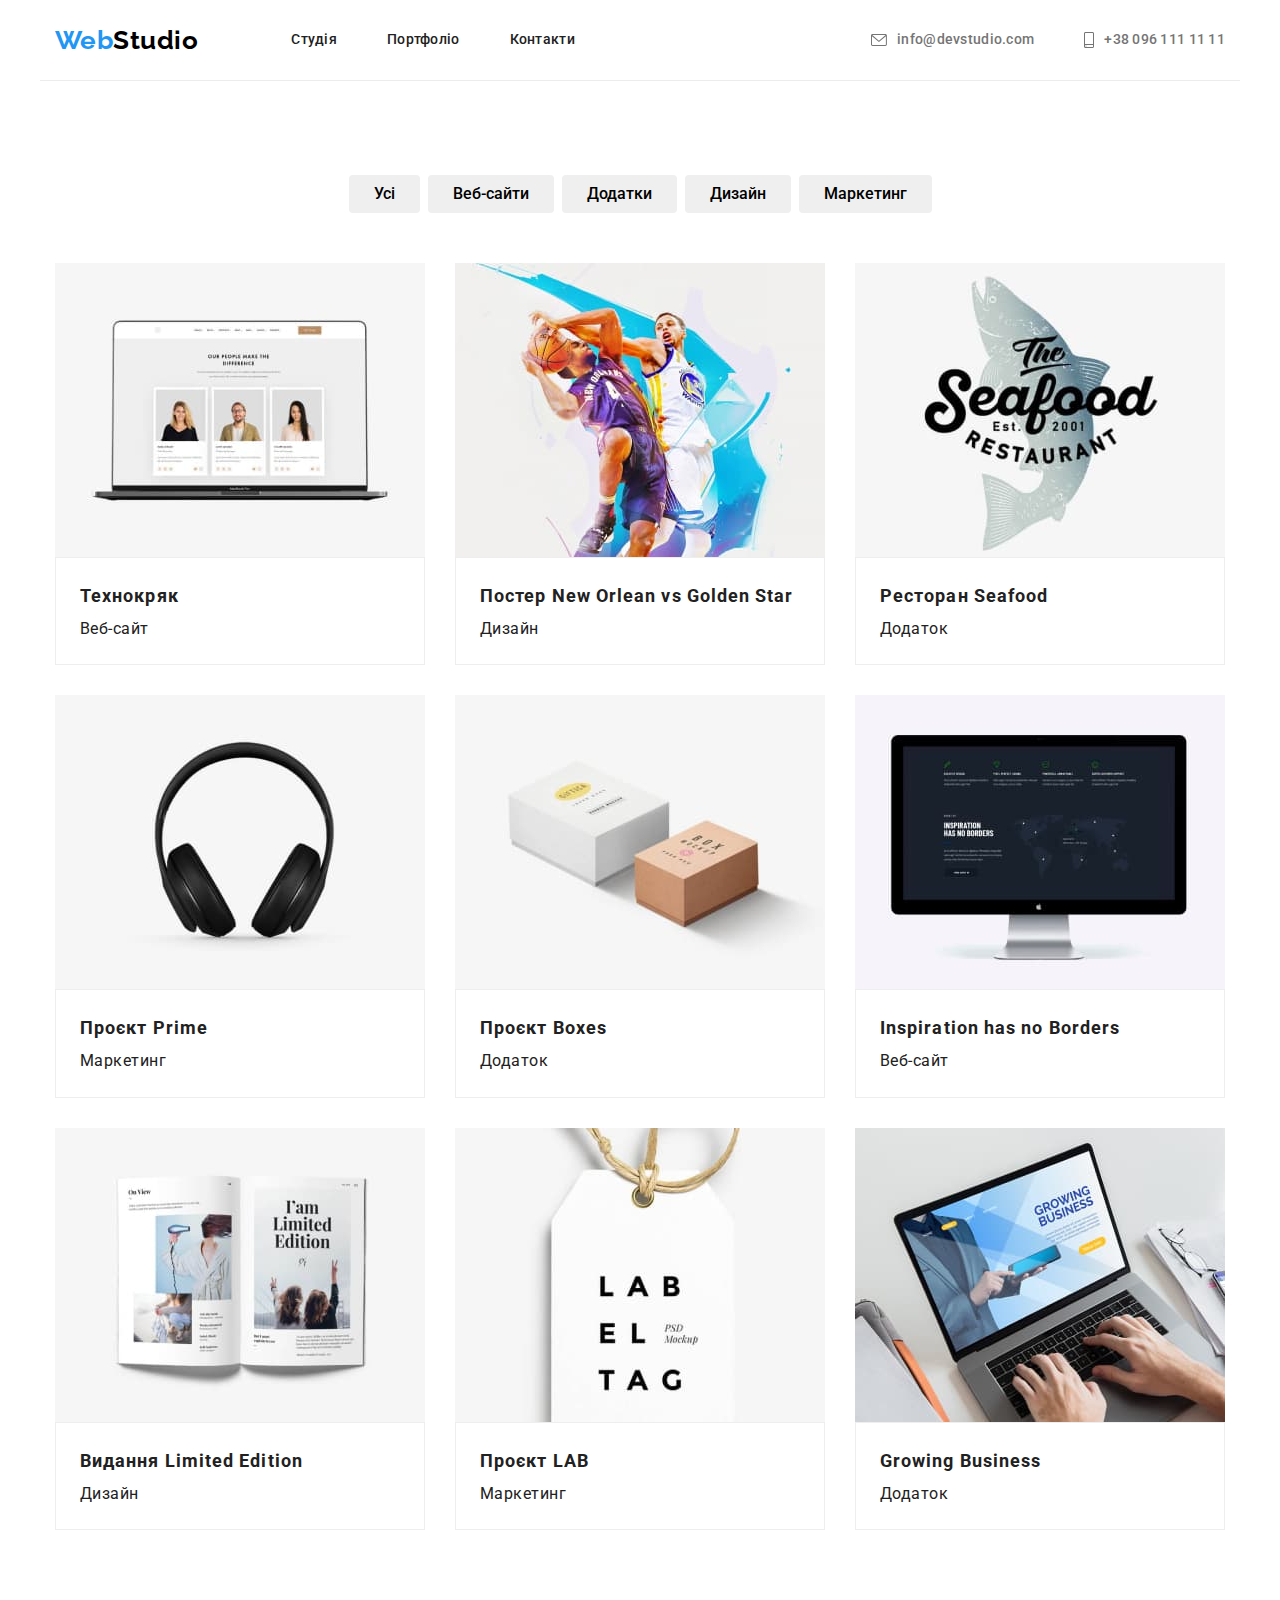
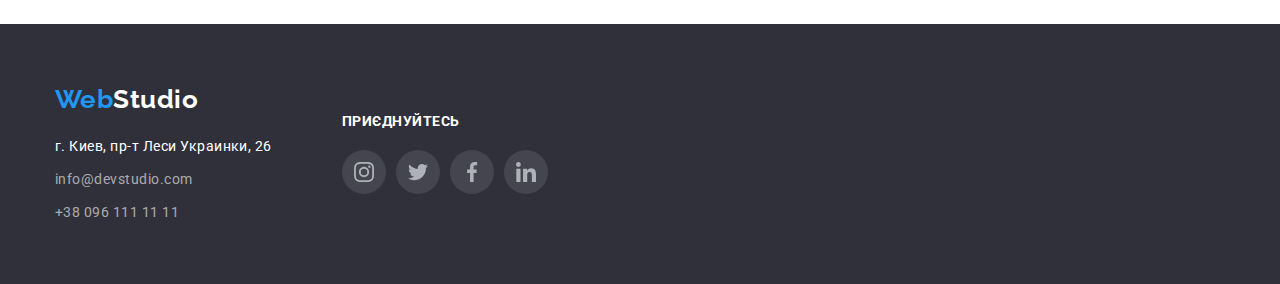
==== portfolio.html @ 3029788e "Add files previos work" ====
<!DOCTYPE html>
<html lang="uk">
  <head>
    <meta charset="UTF-8" />
    <meta http-equiv="X-UA-Compatible" content="IE=edge" />
    <meta name="viewport" content="width=device-width, initial-scale=1.0" />
    <title>Портфоліо</title>
    <link rel="preconnect" href="https://fonts.googleapis.com" />
    <link rel="preconnect" href="https://fonts.gstatic.com" crossorigin />
    <link
      href="https://fonts.googleapis.com/css2?family=Raleway:wght@700&family=Roboto:wght@400;500;700;900&display=swap"
      rel="stylesheet"
    />
    <link
      rel="stylesheet"
      href="https://cdnjs.cloudflare.com/ajax/libs/modern-normalize/1.1.0/modern-normalize.min.css"
    />
    <link rel="stylesheet" href="./css/styles.css" />
  </head>
  <body class="page">
    <header class="page-top">
      <div class="container main-nav">
        <nav class="site-nav">
          <a href="#" class="logo">Web<span class="accent-logo-top">Studio</span></a>
          <ul class="site-nav-list">
            <li class="item">
              <a href="./index.html" class="link-nav">Студія</a>
            </li>
            <li class="item">
              <a href="./portfolio.html" class="link-nav">Портфоліо</a>
            </li>
            <li class="item">
              <a href="#" class="link-nav">Контакти</a>
            </li>
          </ul>
        </nav>
        <ul class="contacts">
          <li class="item">
            <a href="mailto:info@devstudio.com" class="link-contacts">
              <svg class="email-icon">
                <use href="./images/icons.svg#icon-envelope"></use>
              </svg>
              info@devstudio.com
            </a>
          </li>
          <li class="item">
            <a href="tel:+380961111111" class="link-contacts">
              <svg class="tel-icon">
                <use href="./images/icons.svg#icon-smartphone"></use>
              </svg>
              +38 096 111 11 11</a
            >
          </li>
        </ul>
      </div>
    </header>
    <main>
      <section class="galery section">
        <div class="container">
          <h1 class="visually-hidden">Наші проєкти</h1>
          <ul class="filter">
            <li class="item">
              <button type="button" class="filter-button buttons">Усі</button>
            </li>
            <li class="item">
              <button type="button" class="filter-button buttons">Веб-сайти</button>
            </li>
            <li class="item">
              <button type="button" class="filter-button buttons">Додатки</button>
            </li>
            <li class="item">
              <button type="button" class="filter-button buttons">Дизайн</button>
            </li>
            <li class="item">
              <button type="button" class="filter-button buttons">Маркетинг</button>
            </li>
          </ul>
          <ul class="our-project">
            <li class="item">
              <a href="" class="case-link links">
                <img
                  src="./images/img-tech.jpg"
                  alt="Сторінка веб сайту з білим фоном та фото людей"
                  width="370"
                  height="294"
                />
                <div class="case-title-block">
                  <h2 class="case-title">Технокряк</h2>
                  <p class="case-text">Веб-сайт</p>
                </div>
              </a>
            </li>
            <li class="item">
              <a href="" class="case-link links">
                <img
                  src="./images/img-poster.jpg"
                  alt="Два баскетболісти тянуться в стрибку до м'ячі"
                  width="370"
                  height="294"
                />
                <div class="case-title-block">
                  <h2 class="case-title">Постер New Orlean vs Golden Star</h2>
                  <p class="case-text">Дизайн</p>
                </div>
              </a>
            </li>
            <li class="item">
              <a href="" class="case-link links">
                <img
                  src="./images/img-restauran.jpg"
                  alt="Ресторан їжі з морепродуктів заснований в 2001 році"
                  width="370"
                  height="294"
                />
                <div class="case-title-block">
                  <h2 class="case-title">Ресторан Seafood</h2>
                  <p class="case-text">Додаток</p>
                </div>
              </a>
            </li>
            <li class="item">
              <a href="" class="case-link links">
                <img
                  src="./images/img-project-prime.jpg"
                  alt="Чорні навушники на білому фоні"
                  width="370"
                  height="294"
                />
                <div class="case-title-block">
                  <h2 class="case-title">Проєкт Prime</h2>
                  <p class="case-text">Маркетинг</p>
                </div>
              </a>
            </li>
            <li class="item">
              <a href="" class="case-link links">
                <img
                  src="./images/img-project-boxes.jpg"
                  alt="Коробки на білому фоні"
                  width="370"
                  height="294"
                />
                <div class="case-title-block">
                  <h2 class="case-title">Проєкт Boxes</h2>
                  <p class="case-text">Додаток</p>
                </div>
              </a>
            </li>
            <li class="item">
              <a href="" class="case-link links">
                <img
                  src="./images/img-inspiration.jpg"
                  alt="Сторінка веб-сайту на з чорним фоном"
                  width="370"
                  height="294"
                />
                <div class="case-title-block">
                  <h2 class="case-title">Inspiration has no Borders</h2>
                  <p class="case-text">Веб-сайт</p>
                </div>
              </a>
            </li>
            <li class="item">
              <a href="" class="case-link links">
                <img
                  src="./images/img-edition.jpg"
                  alt="Розгорнуті сторінки журналу"
                  width="370"
                  height="294"
                />
                <div class="case-title-block">
                  <h2 class="case-title">Видання Limited Edition</h2>
                  <p class="case-text">Дизайн</p>
                </div>
              </a>
            </li>
            <li class="item">
              <a href="" class="case-link links">
                <img
                  src="./images/img-project-lab.jpg"
                  alt="Бірка одягу"
                  width="370"
                  height="294"
                />
                <div class="case-title-block">
                  <h2 class="case-title">Проєкт LAB</h2>
                  <p class="case-text">Маркетинг</p>
                </div>
              </a>
            </li>
            <li class="item">
              <a href="" class="case-link links">
                <img
                  src="./images/img-growing-business.jpg"
                  alt="Людина друкує на ноутбуці"
                  width="370"
                  height="294"
                />
                <div class="case-title-block">
                  <h2 class="case-title">Growing Business</h2>
                  <p class="case-text">Додаток</p>
                </div>
              </a>
            </li>
          </ul>
        </div>
      </section>
    </main>
    <footer class="bottom">
      <div class="wrapper container">
        <div class="contacts-box">
          <a href="#" class="bottom-link logo">Web<span class="accent-logo-bottom">Studio</span></a>
          <address class="location">
            <p class="location-text">г. Киев, пр-т Леси Украинки, 26</p>
            <ul class="footer-contacts">
              <li>
                <a href="mailto:info@devstudio.com" class="email down">info@devstudio.com</a>
              </li>
              <li>
                <a href="tel:+380961111111" class="tel down">+38 096 111 11 11</a>
              </li>
            </ul>
          </address>
        </div>
        <div class="social-box">
          <p class="footer-box-text">приєднуйтесь</p>
          <ul class="social-list">
            <li class="item">
              <a href="" class="social-icon-link">
                <svg class="social-icon">
                  <use href="./images/icons.svg#icon-instagram"></use>
                </svg>
              </a>
            </li>
            <li class="item">
              <a href="" class="social-icon-link">
                <svg class="social-icon">
                  <use href="./images/icons.svg#icon-twitter"></use>
                </svg>
              </a>
            </li>
            <li class="item">
              <a href="" class="social-icon-link">
                <svg class="social-icon">
                  <use href="./images/icons.svg#icon-facebook"></use>
                </svg>
              </a>
            </li>
            <li class="item">
              <a href="" class="social-icon-link">
                <svg class="social-icon">
                  <use href="./images/icons.svg#icon-linkedin"></use>
                </svg>
              </a>
            </li>
          </ul>
        </div>
      </div>
    </footer>
  </body>
</html>
---- css/styles.css ----
:root {
    --main-color:#2196F3;
    --main-bg-color:#ffffff;
    --secondary-bg-color:#2F303A;
    --third-bg-color: #F5F4FA;
    --hero-button-bg-color:#188CE8;
    --hero-bg-color:#C4C4C4;
    --icon-bg-color: #AFB1B8;
    --logo-second-color:#000000;
    --main-font-color:#212121;
    --second-font-color:#757575;
    --white-font-color:#ffffff;
    --footer-font-color:rgba(255, 255, 255, 0.6);
    --footer-icon-bg-color:rgba(255, 255, 255, 0.1);

    --card-set-gap: 30px;
}

body {
    font-family: 'Roboto', sans-serif;
    background-color: var(--main-bg-color);
    color: var(--main-font-color);
    letter-spacing: 0.03em;
}

ul {
    list-style: none;
    margin: 0;
    padding: 0;
}

h1, h2, h3, h4, h5, h6, p {
    margin: 0;
    padding: 0;
}

img {
    display: block;
}

a {
    text-decoration: none;
    color: var(--main-font-color);
}

.buttons:hover,
.buttons:focus {
    cursor: pointer;
}

.container {
    width: 1200px;
    padding-left: 15px;
    padding-right: 15px;
    margin-left: auto;
    margin-right: auto;
}

.section {
    padding-top: 94px;
    padding-bottom: 94px;
}
        
            /* header */        

.main-nav {
    display: flex;
    align-items: center;
    border-bottom: 1px solid #ECECEC;
}

.site-nav {
    display: flex;
    align-items: center;
        
}

.logo {
    display: block;

    color: var(--main-color);
    font-family: 'Raleway';
    font-weight: 700;
    font-size: 26px;
    line-height: 1.19;
    
}

.accent-logo-top {
    color: var(--logo-second-color);
}

.site-nav-list {
    display: flex;
    margin-left: 93px;
}

.site-nav-list .item:not(:last-child) {
    margin-right: 50px;
}


.site-nav-list,
.contacts {
    font-weight: 500;
    font-size: 14px;
    line-height: 1.14;
    letter-spacing: 0.02em;
}

.link-nav {
    display: block;
    padding-top: 32px;
    padding-bottom: 32px;
}

.link-nav:hover,
.link-nav:focus,
.link-contacts:hover,
.link-contacts:focus {
    color: var(--main-color);
}

.contacts {
    display: flex;
    margin-left: auto;
    align-items: center;
}

.contacts .item +.item {
    margin-left: 50px;
}

.link-contacts {
    display: flex;
    align-items: center;

    text-decoration: none;
    color: var(--second-font-color);
    padding-top: 32px;
    padding-bottom: 32px;
}

.email-icon {
    margin-right: 10px;
    width: 16px;
    height: 12px;
    fill: var(--second-font-color);
}

.link-contacts:hover .email-icon,
.link-contacts:focus .email-icon,
.link-contacts:hover .tel-icon,
.link-contacts:focus .tel-icon {
    fill: var(--main-color)
}

.tel-icon {
    margin-right: 10px;
    width: 10px;
    height: 16px;
    fill: var(--second-font-color);
}

.visually-hidden {
  position: absolute;
  width: 1px;
  height: 1px;
  margin: -1px;
  border: 0;
  padding: 0;
  
  white-space: nowrap;
  clip-path: inset(100%);
  clip: rect(0 0 0 0);
  overflow: hidden;
}

        /* Studio page */
            /* main */
            /* Hero */

.hero {
    text-align: center;
    padding-bottom: 0px;
    padding-top: 0px;
}

.hero-title {
    margin-bottom: 30px;
    
    color: var(--white-font-color);
    font-weight: 900;
    font-size: 44px;
    line-height: 1.36;
    letter-spacing: 0.06em;
    text-transform: uppercase;
}

.hero-button {
    padding: 10px 32px;
    

    font-family: inherit;
    color: var(--white-font-color);
    font-weight: 700;
    font-size: 16px;
    line-height: 1.88;
    letter-spacing: 0.06em;

    background-color: var(--main-color);
    box-shadow: 0px 4px 4px rgba(0, 0, 0, 0.15);
    border-radius: 4px;
    border: none;
}

.hero-button:hover,
.hero-button:focus {
    background-color: var(--hero-button-bg-color);
}

.overlay {
    padding-top: 200px;
    padding-bottom: 200px;
    width: 1600px;
    height: 600px;
    margin-left: auto;
    margin-right: auto;
    background-image: linear-gradient(rgba(47, 48, 58, 0.4), rgba(47, 48, 58, 0.4)), 
    url(../images/hero-img.jpg);
    background-size: cover;
    background-position: center;
}
        /* our-preferences */

.icon-box {
    width: 270px;
    height: 120px;
    margin-bottom: 30px;
    background-color: var(--third-bg-color);
    padding-top: 25px;
    padding-bottom: 25px;
    padding-left: 102.34px;
    padding-right: 102.34px;
}

.icon-preferences {
    width: 70px;
    height: 70px;
    
}
.preferences-title {
    margin-bottom: 10px;

    font-weight: 700;
    font-size: 14px;
    line-height: 1.14;
    text-transform: uppercase;
}

.preferences-text {
    color: var(--second-font-color);
    font-size: 14px;
    line-height: 1.7;
}

.preferences-list {
    display: flex;
    margin-left: calc(-1 * var(--card-set-gap));
    margin-top: calc(-1 * var(--card-set-gap));
}

.preferences-list > .item {
    flex-basis: calc(100% / 3 - var(--card-set-gap));
    margin-left: var(--card-set-gap);
    margin-top: var(--card-set-gap);
}

        /* our-work */

.our-work {
    padding-top: 0;
}

.our-work-title,
.our-team-title {
    margin-bottom: 50px;

    font-weight: 700;
    font-size: 36px;
    line-height: 1.16;
    text-align: center;
}

.our-work-list {
    display: flex;
    margin-left: calc(-1 * var(--card-set-gap));
    margin-top: calc(-1 * var(--card-set-gap));
}

.our-work-list > .item {
    flex-basis: calc(100% / 4 - var(--card-set-gap));
    margin-left: var(--card-set-gap);
    margin-top: var(--card-set-gap);
}

        /* our-team */

.our-team {
    background-color: var(--third-bg-color);
}

.our-team-list {
    display: flex;
    margin-left: calc(-1 * var(--card-set-gap));
    margin-top: calc(-1 * var(--card-set-gap));
}

.our-team-list > .item {
    flex-basis: calc(100% / 4 - var(--card-set-gap));
    margin-left: var(--card-set-gap);
    margin-top: var(--card-set-gap);
    padding-bottom: 30px;

    box-shadow: 0px 1px 3px rgba(0, 0, 0, 0.12), 0px 1px 1px rgba(0, 0, 0, 0.14), 0px 2px 1px rgba(0, 0, 0, 0.2);
    border-radius: 0px 0px 4px 4px;
    background-color: var(--main-bg-color);

    text-align: center;
}

.our-team-names {
    font-weight: 500;
    font-size: 16px;
    line-height: 1.19;
}

.our-team-professions {
    margin-bottom: 16px;
    color: var(--second-font-color);
    font-size: 16px;
    line-height: 1.19;
}

.card-of-members {
    margin-bottom: 30px;
}

.our-team-names {
    margin-bottom: 10px;
}


.social-list {
    display: flex;
    justify-content: center;
    gap: 10px;
}

.social-icon-link {
    display: flex;
    align-items: center;

    width: 44px;
    height: 44px;
    padding: 12px;
    border-radius: 50%;
}

.social-icon-link:hover,
.social-icon-link:focus {
    background-color: var(--main-color);
}

.social-icon {
    width: 20px;
    height: 20px;
    fill:var(--icon-bg-color)

}

.social-icon-link:hover .social-icon,
.social-icon-link:focus .social-icon {
    fill:var(--main-bg-color)
}

        /* clients */

.clients-title {
    margin-bottom: 50px;
    text-align: center;
}

.clients-list {
    display:flex;
    margin-left: calc(-1 * var(--card-set-gap));
    margin-top: calc(-1 * var(--card-set-gap));
}

.clients-list > .item {
    flex-basis: calc(100% / 6 - var(--card-set-gap));
    margin-left: var(--card-set-gap);
    margin-top: var(--card-set-gap);

    width: 170px;
    height: 92px;
    border: 1px solid var(--icon-bg-color);
    border-radius: 4px;
}

.clients-link {
    display: block;
    padding-left: 32px;
    padding-right: 32px;
    padding-top: 16px;
    padding-bottom: 16px;
}

.clients-list > .item:hover,
.clients-list > .item:focus {
     border: 1px solid var(--main-color);
}

.clients-icon {
    width: 106px;
    height: 60px;
    fill: var(--icon-bg-color)
}

.clients-list > .item:hover .clients-icon,
.clients-list > .item:focus .clients-icon {
     fill:var(--main-color)
}

        /* Portfolio page */
            /* main */
            /* filter */

.filter {
    display: flex;
    margin-bottom: 50px;
    justify-content: center;
}

.filter > .item:not(:last-child) {
    margin-right: 8px;
}

.filter-button {
    padding: 6px 25px;

    font-family: inherit;
    font-weight: 500;
    font-size: 16px;
    line-height: 1.62;
    border-radius: 4px;
    border: transparent
}

.filter-button:hover,
.filter-button:focus {
    color: var(--white-font-color);
    background-color: var(--main-color);
    box-shadow: 0px 3px 1px rgba(0, 0, 0, 0.1), 0px 1px 2px rgba(0, 0, 0, 0.08), 0px 2px 2px rgba(0, 0, 0, 0.12);    
}

        /* our-project */

.our-project {
    display: flex;
    flex-wrap: wrap;
    margin-left: calc(-1 * var(--card-set-gap));
    margin-top: calc(-1 * var(--card-set-gap));
}

.our-project > .item {
    flex-basis: calc(100% / 3 - var(--card-set-gap));
    margin-left: var(--card-set-gap);
    margin-top: var(--card-set-gap);
}

.our-project > .item:hover,
.our-project > .item:focus {
   box-shadow: 0px 1px 1px rgba(0, 0, 0, 0.12), 0px 4px 4px rgba(0, 0, 0, 0.06), 1px 4px 6px rgba(0, 0, 0, 0.16);
}

.case-title-block {
    padding: 20px 24px;

    border: 1px solid #EEEEEE;
}

.case-title {
    font-weight: 700;
    font-size: 18px;
    line-height: 2;
    letter-spacing: 0.06em;
}

.case-text {
    font-size: 16px;
    line-height: 1.9;
}

            /* Footer */

.bottom {
    color: var(--white-font-color);
    background-color: var(--secondary-bg-color);
    font-size: 14px;
    line-height: 1.7;
    padding-top: 60px;
    padding-bottom: 60px;
}

.wrapper {
    display: flex;
    align-items: center;
}

.contacts-box {
    margin-right: 70px;
}

.accent-logo-bottom {
    color: var(--white-font-color);
}

.bottom-link {
   margin-bottom: 20px;
}

.location {
    font-style: normal;
}

.location-text {
    margin-bottom: 9px;
}

.down {
    color: var(--footer-font-color);
}

.down:hover,
.down:focus {
    color: var(--main-color);
}

.email {
    display: block;
    margin-bottom: 9px;
}

.footer-box-text {
    margin-bottom: 20px;

    font-weight: 700;
    font-size: 14px;
    line-height: 1.14;
    text-transform: uppercase;
}

.social-icon-link {
    background-color: var(--footer-icon-bg-color);
}
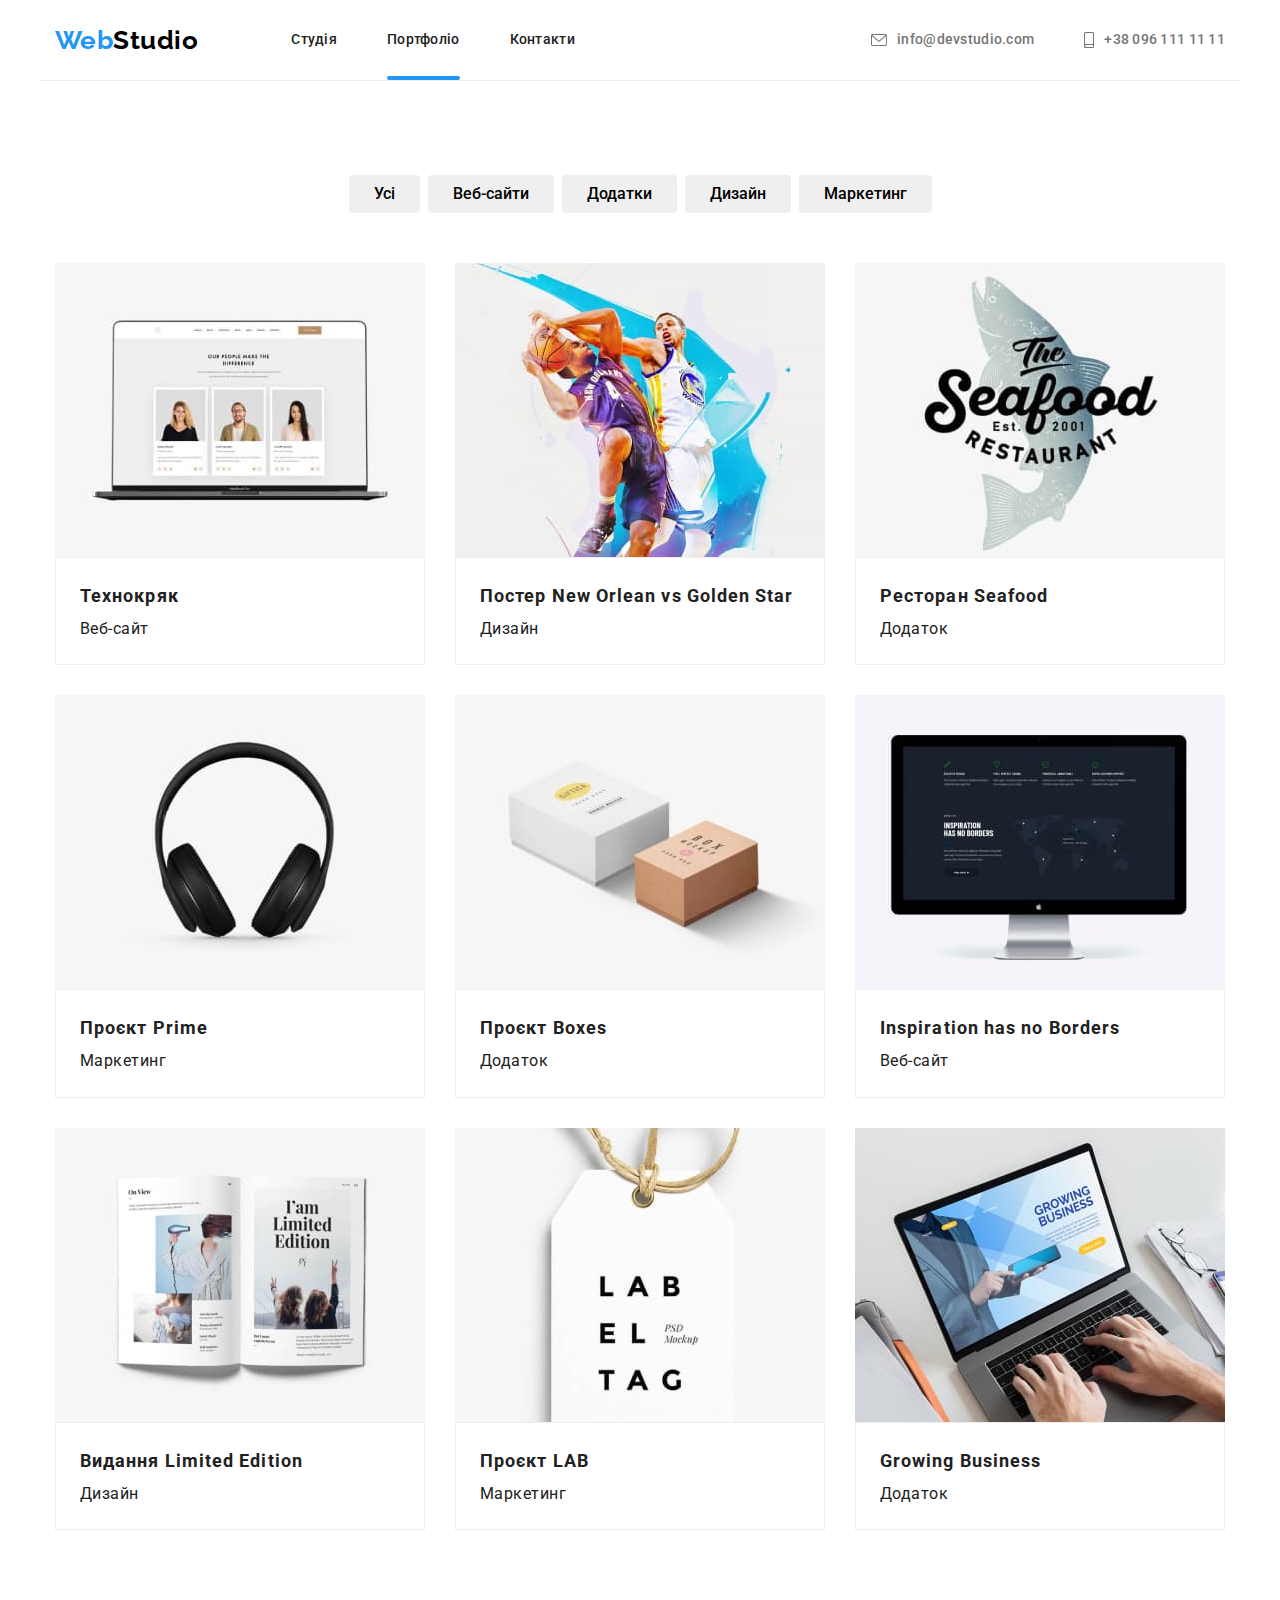
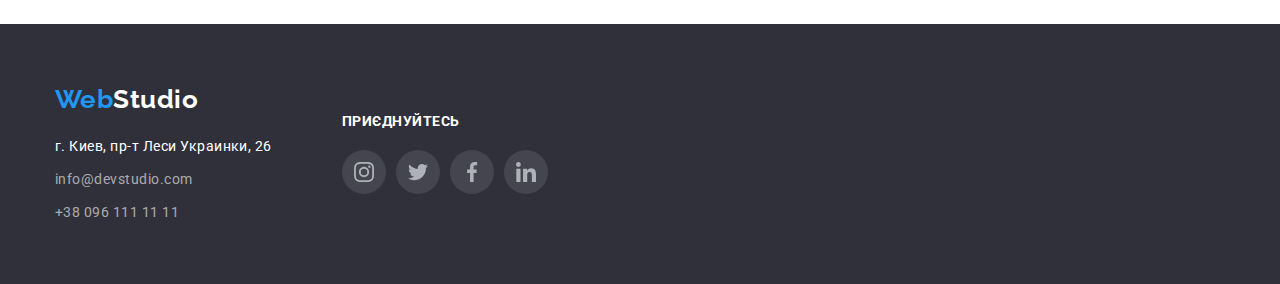
==== commit 536d5d79: "Add fis part animation (to item C4 task)" ====
--- a/portfolio.html
+++ b/portfolio.html
@@ -27,7 +27,7 @@
               <a href="./index.html" class="link-nav">Студія</a>
             </li>
             <li class="item">
-              <a href="./portfolio.html" class="link-nav">Портфоліо</a>
+              <a href="./portfolio.html" class="link-nav underline">Портфоліо</a>
             </li>
             <li class="item">
               <a href="#" class="link-nav">Контакти</a>
--- a/css/styles.css
+++ b/css/styles.css
@@ -14,6 +14,8 @@
     --footer-icon-bg-color:rgba(255, 255, 255, 0.1);
 
     --card-set-gap: 30px;
+
+    --timing-function: cubic-bezier(0.4, 0, 0.2, 1);
 }
 
 body {
@@ -59,107 +61,6 @@
 .section {
     padding-top: 94px;
     padding-bottom: 94px;
-}
-        
-            /* header */        
-
-.main-nav {
-    display: flex;
-    align-items: center;
-    border-bottom: 1px solid #ECECEC;
-}
-
-.site-nav {
-    display: flex;
-    align-items: center;
-        
-}
-
-.logo {
-    display: block;
-
-    color: var(--main-color);
-    font-family: 'Raleway';
-    font-weight: 700;
-    font-size: 26px;
-    line-height: 1.19;
-    
-}
-
-.accent-logo-top {
-    color: var(--logo-second-color);
-}
-
-.site-nav-list {
-    display: flex;
-    margin-left: 93px;
-}
-
-.site-nav-list .item:not(:last-child) {
-    margin-right: 50px;
-}
-
-
-.site-nav-list,
-.contacts {
-    font-weight: 500;
-    font-size: 14px;
-    line-height: 1.14;
-    letter-spacing: 0.02em;
-}
-
-.link-nav {
-    display: block;
-    padding-top: 32px;
-    padding-bottom: 32px;
-}
-
-.link-nav:hover,
-.link-nav:focus,
-.link-contacts:hover,
-.link-contacts:focus {
-    color: var(--main-color);
-}
-
-.contacts {
-    display: flex;
-    margin-left: auto;
-    align-items: center;
-}
-
-.contacts .item +.item {
-    margin-left: 50px;
-}
-
-.link-contacts {
-    display: flex;
-    align-items: center;
-
-    text-decoration: none;
-    color: var(--second-font-color);
-    padding-top: 32px;
-    padding-bottom: 32px;
-}
-
-.email-icon {
-    margin-right: 10px;
-    width: 16px;
-    height: 12px;
-    fill: var(--second-font-color);
-}
-
-.link-contacts:hover .email-icon,
-.link-contacts:focus .email-icon,
-.link-contacts:hover .tel-icon,
-.link-contacts:focus .tel-icon {
-    fill: var(--main-color)
-}
-
-.tel-icon {
-    margin-right: 10px;
-    width: 10px;
-    height: 16px;
-    fill: var(--second-font-color);
 }
 
 .visually-hidden {
@@ -175,7 +76,133 @@
   clip: rect(0 0 0 0);
   overflow: hidden;
 }
-
+        
+            /* header */        
+
+.main-nav {
+    display: flex;
+    align-items: center;
+    border-bottom: 1px solid #ECECEC;
+}
+
+.site-nav {
+    display: flex;
+    align-items: center;
+        
+}
+
+.logo {
+    display: block;
+
+    color: var(--main-color);
+    font-family: 'Raleway';
+    font-weight: 700;
+    font-size: 26px;
+    line-height: 1.19;
+    
+}
+
+.accent-logo-top {
+    color: var(--logo-second-color);
+}
+
+.site-nav-list {
+    display: flex;
+    margin-left: 93px;
+}
+
+.site-nav-list .item:not(:last-child) {
+    margin-right: 50px;
+}
+
+
+.site-nav-list,
+.contacts {
+    font-weight: 500;
+    font-size: 14px;
+    line-height: 1.14;
+    letter-spacing: 0.02em;
+}
+
+.link-nav {
+    display: block;
+    padding-top: 32px;
+    padding-bottom: 32px;
+
+    transition: color 250ms var(--timing-function);
+}
+
+.link-nav:hover,
+.link-nav:focus,
+.link-contacts:hover,
+.link-contacts:focus {
+    color: var(--main-color);
+}
+
+.contacts {
+    display: flex;
+    margin-left: auto;
+    align-items: center;
+}
+
+.contacts .item +.item {
+    margin-left: 50px;
+}
+
+.link-contacts {
+    display: flex;
+    align-items: center;
+
+    text-decoration: none;
+    color: var(--second-font-color);
+    padding-top: 32px;
+    padding-bottom: 32px;
+
+    transition: color 250ms var(--timing-function);
+}
+
+.email-icon {
+    margin-right: 10px;
+    width: 16px;
+    height: 12px;
+    fill: var(--second-font-color);
+}
+
+.link-contacts:hover .email-icon,
+.link-contacts:focus .email-icon,
+.link-contacts:hover .tel-icon,
+.link-contacts:focus .tel-icon {
+    fill: var(--main-color)
+}
+
+.tel-icon {
+    margin-right: 10px;
+    width: 10px;
+    height: 16px;
+    fill: var(--second-font-color);
+}
+
+.underline {
+    position: relative;
+}
+
+.underline::after {
+    content: "";
+    
+    position: absolute;
+    left: 0;
+    bottom: 0;
+
+    display: block;
+    width: 100%;
+    height: 4px;
+    background-color: var(--main-color);
+    border: transparent;
+    border-radius: 2px;
+
+
+
+}
         /* Studio page */
             /* main */
             /* Hero */
@@ -212,6 +239,8 @@
     box-shadow: 0px 4px 4px rgba(0, 0, 0, 0.15);
     border-radius: 4px;
     border: none;
+
+    transition: background-color 250ms var(--timing-function);
 }
 
 .hero-button:hover,
@@ -299,11 +328,34 @@
 }
 
 .our-work-list > .item {
+    position: relative;
+
     flex-basis: calc(100% / 4 - var(--card-set-gap));
     margin-left: var(--card-set-gap);
     margin-top: var(--card-set-gap);
 }
 
+.lable {
+    position:absolute;
+    bottom: 0;
+
+    display: block;
+    width: 100%;
+
+    font-weight: 700;
+    font-size: 14px;
+    line-height: 1.14;
+    text-align: center;
+    text-transform: uppercase;
+
+    color: var(--white-font-color);
+    background-color: rgba(47, 48, 58, 0.8);;
+}
+
+.lable-text {
+    padding-top: 27px;
+    padding-bottom: 27px;
+}
         /* our-team */
 
 .our-team {
@@ -365,6 +417,8 @@
     height: 44px;
     padding: 12px;
     border-radius: 50%;
+
+    transition: background-color 250ms var(--timing-function);
 }
 
 .social-icon-link:hover,
@@ -375,7 +429,9 @@
 .social-icon {
     width: 20px;
     height: 20px;
-    fill:var(--icon-bg-color)
+    fill:var(--icon-bg-color);
+
+    transition: fill 250ms var(--timing-function);
 
 }
 
@@ -406,6 +462,8 @@
     height: 92px;
     border: 1px solid var(--icon-bg-color);
     border-radius: 4px;
+
+    transition: border 250ms var(--timing-function);
 }
 
 .clients-link {
@@ -424,7 +482,9 @@
 .clients-icon {
     width: 106px;
     height: 60px;
-    fill: var(--icon-bg-color)
+    fill: var(--icon-bg-color);
+
+    transition: fill 250ms var(--timing-function);
 }
 
 .clients-list > .item:hover .clients-icon,
@@ -454,7 +514,9 @@
     font-size: 16px;
     line-height: 1.62;
     border-radius: 4px;
-    border: transparent
+    border: transparent;
+
+    transition: color 250ms var(--timing-function), background-color 250ms var(--timing-function), box-shadow 250ms var(--timing-function); 
 }
 
 .filter-button:hover,
@@ -477,6 +539,8 @@
     flex-basis: calc(100% / 3 - var(--card-set-gap));
     margin-left: var(--card-set-gap);
     margin-top: var(--card-set-gap);
+
+    transition: box-shadow 250ms var(--timing-function);
 }
 
 .our-project > .item:hover,
@@ -540,6 +604,8 @@
 
 .down {
     color: var(--footer-font-color);
+
+    transition: color 250ms var(--timing-function);
 }
 
 .down:hover,
